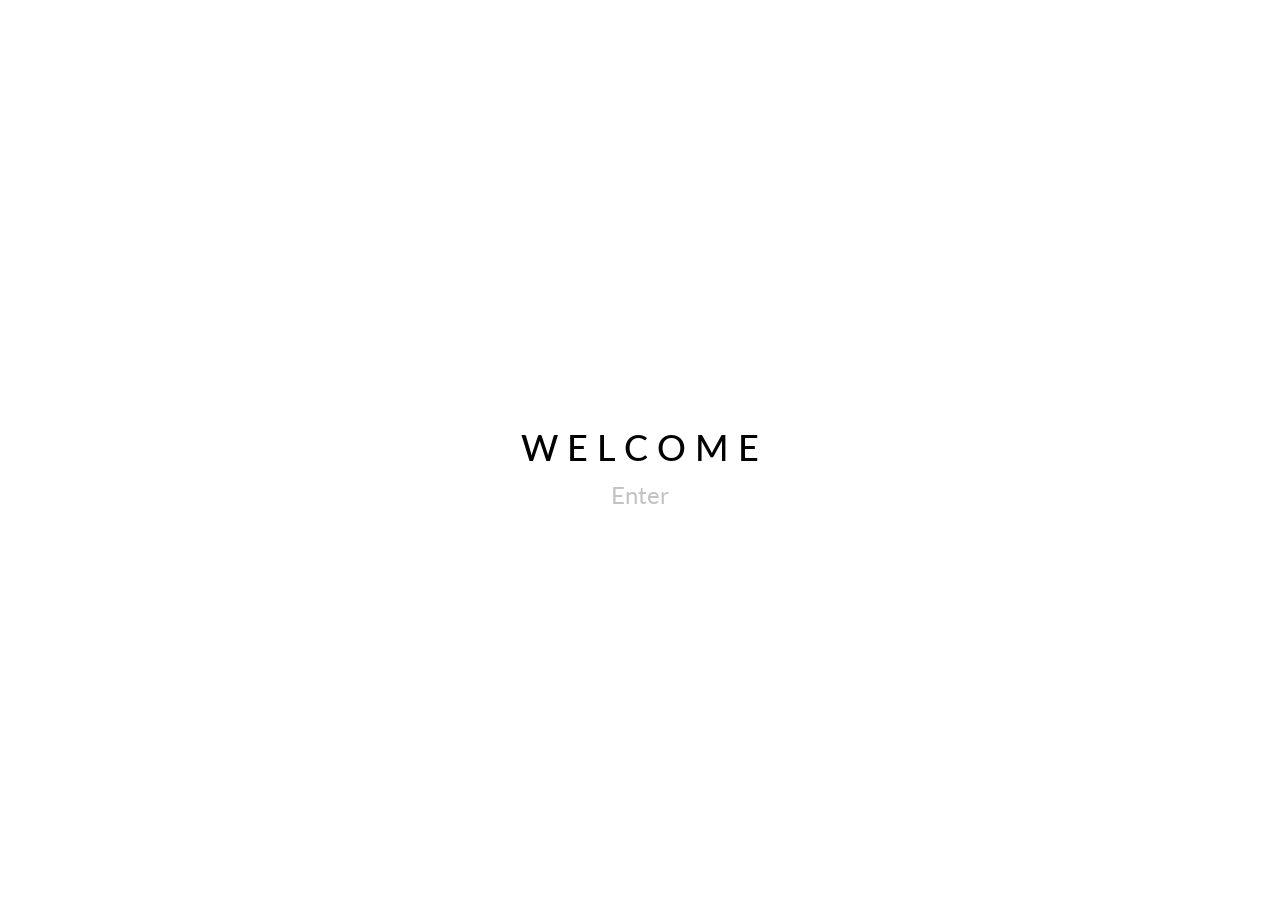
==== public/index.html @ c49914e7 "Set Up Pathfinder Template ayy lmao" ====
<html>
    <head>
        <link href='http://fonts.googleapis.com/css?family=Inconsolata' rel='stylesheet' type='text/css'>
        <link href='http://fonts.googleapis.com/css?family=Lato' rel='stylesheet' type='text/css'>
        <script src="http://ajax.googleapis.com/ajax/libs/jquery/1.7.2/jquery.min.js" type="text/javascript"></script>
        <link href="css/bootstrap.min.css" rel="stylesheet" type="text/css">
        <link href="css/style.css" rel="stylesheet">
    </head>

    <body>
        <div class="container-full">
            <div class="row">
                <div class="col-md-4"></div>
                <div class="col-md-4">
                    <div style="height:100%">
                        <div class="element">
                            <center>
                                <h1>W E L C O M E</h1>
                                <a href="characters.html">
                                    <font color="c3c3c3">
                                        <font size=5em> 
                                            Enter 
                                        </font>
                                    </font>
                                </a>
                            </center>
                        </div>
                    </div>
                </div>
                <div class="col-md-4"> </div>
            </div>
        </div>
        
    </body>
</html>
---- public/css/style.css ----
body {
    background-image: url("img/tempbg.jpg");
    background-color: transparent;
	font-family: "Lato";
	font-size: 1.25em;
	color:#000;
}

.element {
  position: relative;
  top: 50%;
  transform: translateY(-50%);
}
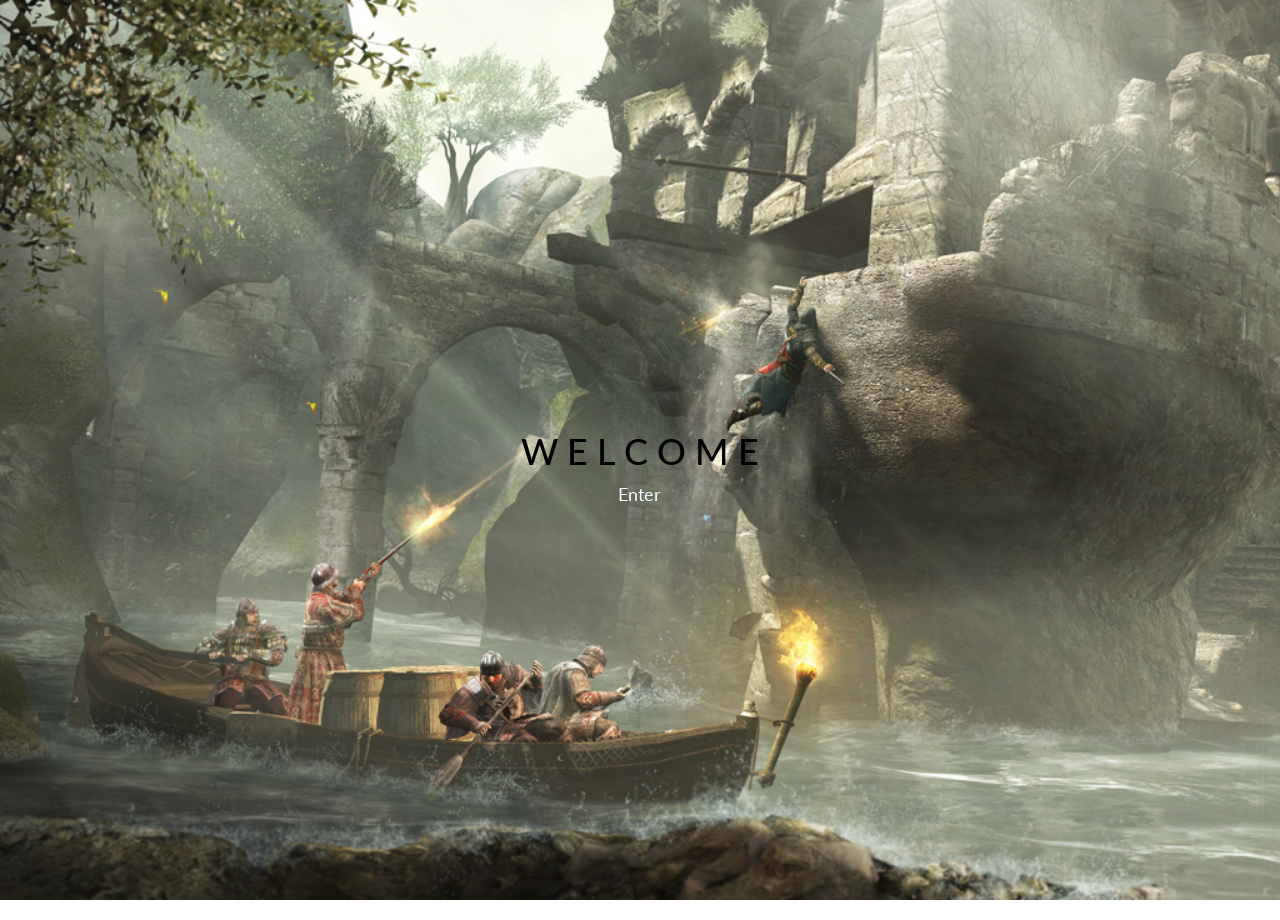
==== commit 7b81dffb: "moved link font to style.css" ====
--- a/public/index.html
+++ b/public/index.html
@@ -16,13 +16,7 @@
                         <div class="element">
                             <center>
                                 <h1>W E L C O M E</h1>
-                                <a href="characters.html">
-                                    <font color="c3c3c3">
-                                        <font size=5em> 
-                                            Enter 
-                                        </font>
-                                    </font>
-                                </a>
+                                <a href="characters.html" class="linkfont">Enter </a>
                             </center>
                         </div>
                     </div>
--- a/public/css/style.css
+++ b/public/css/style.css
@@ -1,3 +1,11 @@
+html { 
+  background: url(tempbg.jpg) no-repeat center center fixed; 
+  -webkit-background-size: cover;
+  -moz-background-size: cover;
+  -o-background-size: cover;
+  background-size: cover;
+}
+
 body {
     background-image: url("img/tempbg.jpg");
     background-color: transparent;
@@ -10,4 +18,13 @@
   position: relative;
   top: 50%;
   transform: translateY(-50%);
-}+}
+
+a.linkfont {
+    color: #fff;
+    font-size: 18px;
+}
+
+a.linkfont:hover{
+    color:#0000ff;
+}
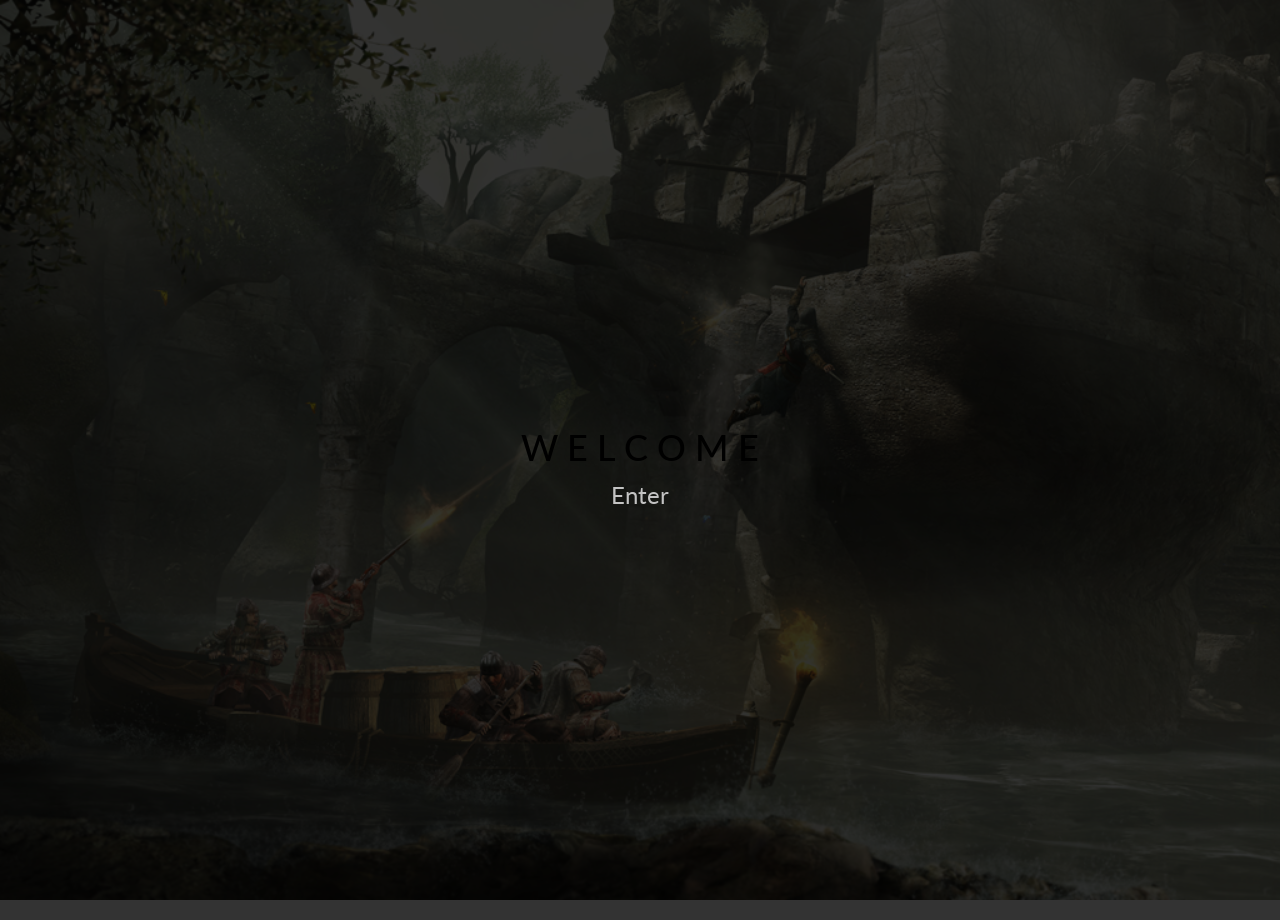
==== commit b8705dff: "overlay" ====
--- a/public/index.html
+++ b/public/index.html
@@ -7,6 +7,7 @@
         <link href="css/style.css" rel="stylesheet">
     </head>
 
+    <div class="transparent">
     <body>
         <div class="container-full">
             <div class="row">
@@ -16,7 +17,13 @@
                         <div class="element">
                             <center>
                                 <h1>W E L C O M E</h1>
-                                <a href="characters.html" class="linkfont">Enter </a>
+                                <a href="characters.html">
+                                    <font color="c3c3c3">
+                                        <font size=5em> 
+                                            Enter 
+                                        </font>
+                                    </font>
+                                </a>
                             </center>
                         </div>
                     </div>
@@ -24,6 +31,6 @@
                 <div class="col-md-4"> </div>
             </div>
         </div>
-        
+        </div>
     </body>
 </html>
--- a/public/css/style.css
+++ b/public/css/style.css
@@ -4,6 +4,10 @@
   -moz-background-size: cover;
   -o-background-size: cover;
   background-size: cover;
+}
+
+.transparent{
+background:rgba(0,0,0,0.8);
 }
 
 body {
@@ -18,13 +22,4 @@
   position: relative;
   top: 50%;
   transform: translateY(-50%);
-}
-
-a.linkfont {
-    color: #fff;
-    font-size: 18px;
-}
-
-a.linkfont:hover{
-    color:#0000ff;
-}
+}
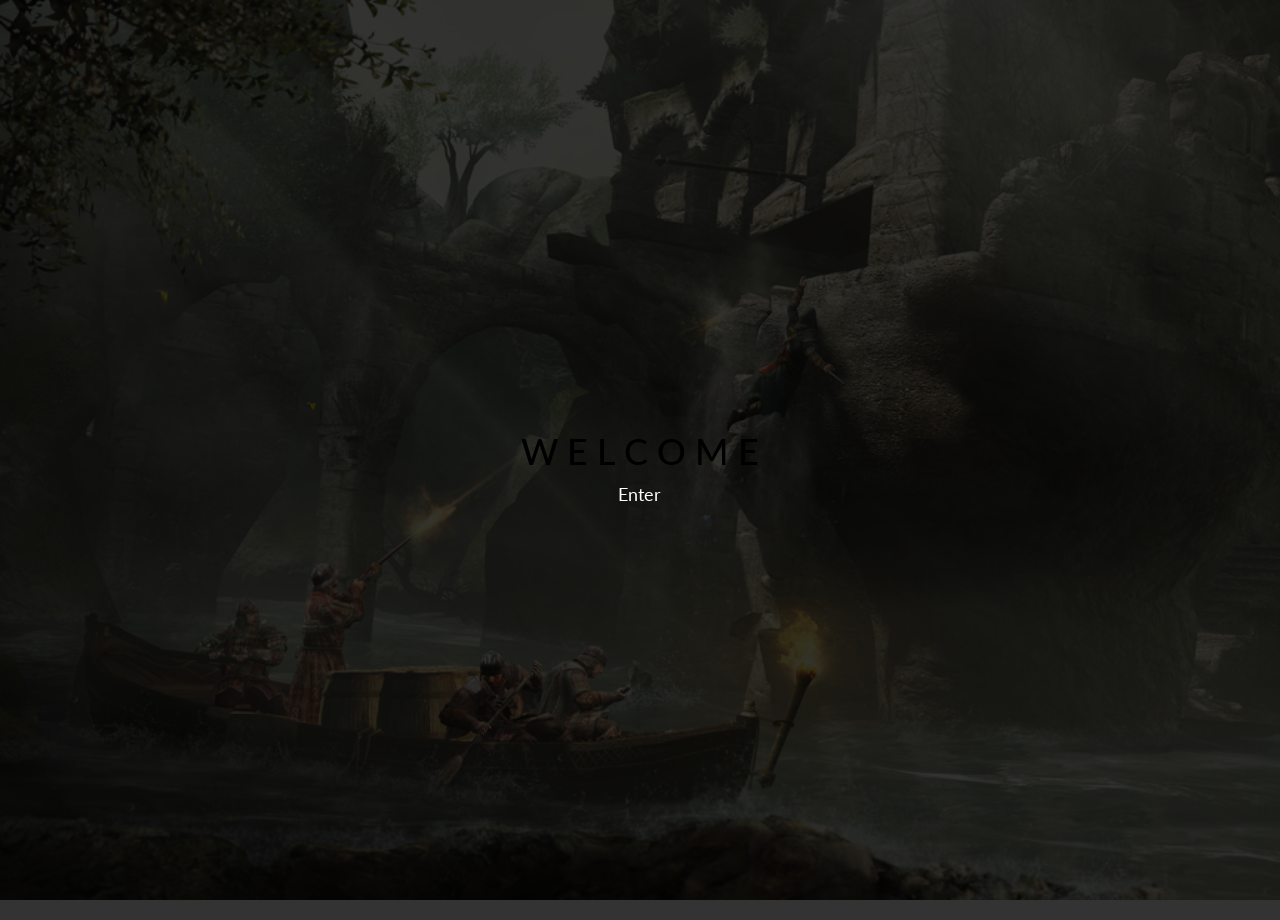
==== commit 29d42d22: "Merge branch 'thechanges' into gh-pages" ====
--- a/public/index.html
+++ b/public/index.html
@@ -17,13 +17,7 @@
                         <div class="element">
                             <center>
                                 <h1>W E L C O M E</h1>
-                                <a href="characters.html">
-                                    <font color="c3c3c3">
-                                        <font size=5em> 
-                                            Enter 
-                                        </font>
-                                    </font>
-                                </a>
+                                <a href="characters.html" class="linkfont">Enter </a>
                             </center>
                         </div>
                     </div>
--- a/public/css/style.css
+++ b/public/css/style.css
@@ -22,4 +22,13 @@
   position: relative;
   top: 50%;
   transform: translateY(-50%);
-}+}
+
+a.linkfont {
+    color: #fff;
+    font-size: 18px;
+}
+
+a.linkfont:hover{
+    color:#0000ff;
+}
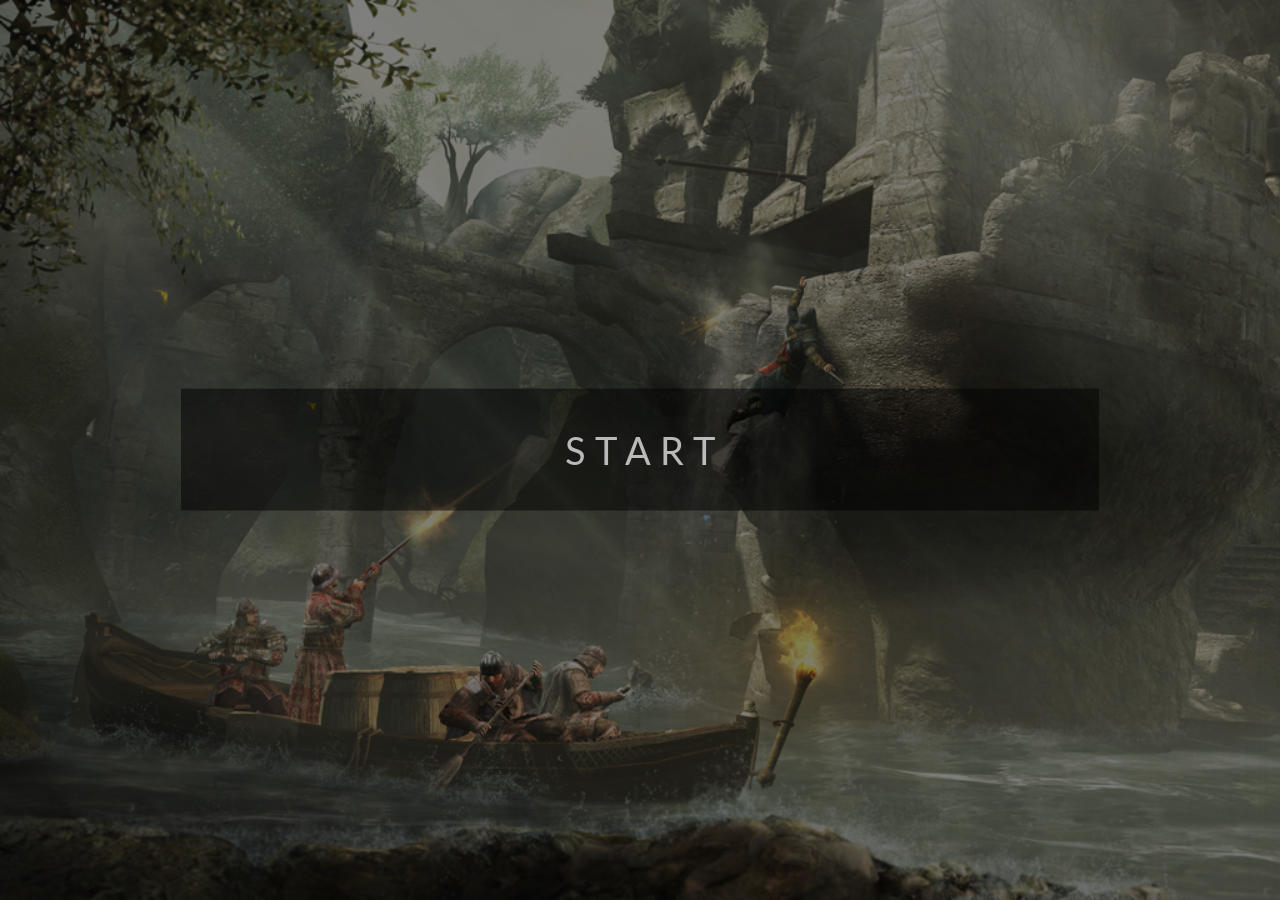
==== commit 73aecb5f: "intro page good" ====
--- a/public/index.html
+++ b/public/index.html
@@ -1,30 +1,30 @@
 <html>
     <head>
         <link href='http://fonts.googleapis.com/css?family=Inconsolata' rel='stylesheet' type='text/css'>
+        <link href='http://fonts.googleapis.com/css?family=Rajdhani' rel='stylesheet' type='text/css'>
         <link href='http://fonts.googleapis.com/css?family=Lato' rel='stylesheet' type='text/css'>
         <script src="http://ajax.googleapis.com/ajax/libs/jquery/1.7.2/jquery.min.js" type="text/javascript"></script>
         <link href="css/bootstrap.min.css" rel="stylesheet" type="text/css">
         <link href="css/style.css" rel="stylesheet">
     </head>
-
+    
     <div class="transparent">
     <body>
         <div class="container-full">
             <div class="row">
-                <div class="col-md-4"></div>
-                <div class="col-md-4">
+                <div class="col-md-12">
                     <div style="height:100%">
                         <div class="element">
-                            <center>
-                                <h1>W E L C O M E</h1>
-                                <a href="characters.html" class="linkfont">Enter </a>
-                            </center>
-                        </div>
+                        <center>
+<!--                            <h1>W E L C O M E</h1>-->
+                                    <a href="characters.html" class="linkfont">S T A R T</a>
+
+                        </center>
+                    </div>
                     </div>
                 </div>
-                <div class="col-md-4"> </div>
             </div>
         </div>
-        </div>
     </body>
+    </div>
 </html>
--- a/public/css/style.css
+++ b/public/css/style.css
@@ -7,7 +7,7 @@
 }
 
 .transparent{
-background:rgba(0,0,0,0.8);
+background:rgba(0,0,0,0.5);
 }
 
 body {
@@ -25,10 +25,23 @@
 }
 
 a.linkfont {
-    color: #fff;
-    font-size: 18px;
+    color: rgba(255,255,255,0.7);
+    font-size: 3vw;
+    background:rgba(0,0,0,0.5);
+    padding:3%;
+    padding-left: 30%;
+    padding-right:30%;
 }
 
 a.linkfont:hover{
-    color:#0000ff;
+    color:rgba(255,255,200,0.7);
+    text-decoration:none;
+    background:rgba(0,0,0,0.4);
 }
+
+h1 {
+    font-weight: bold;
+    color: #b4cfd7;
+    font-size:7vw;
+    padding-bottom:10%;
+}
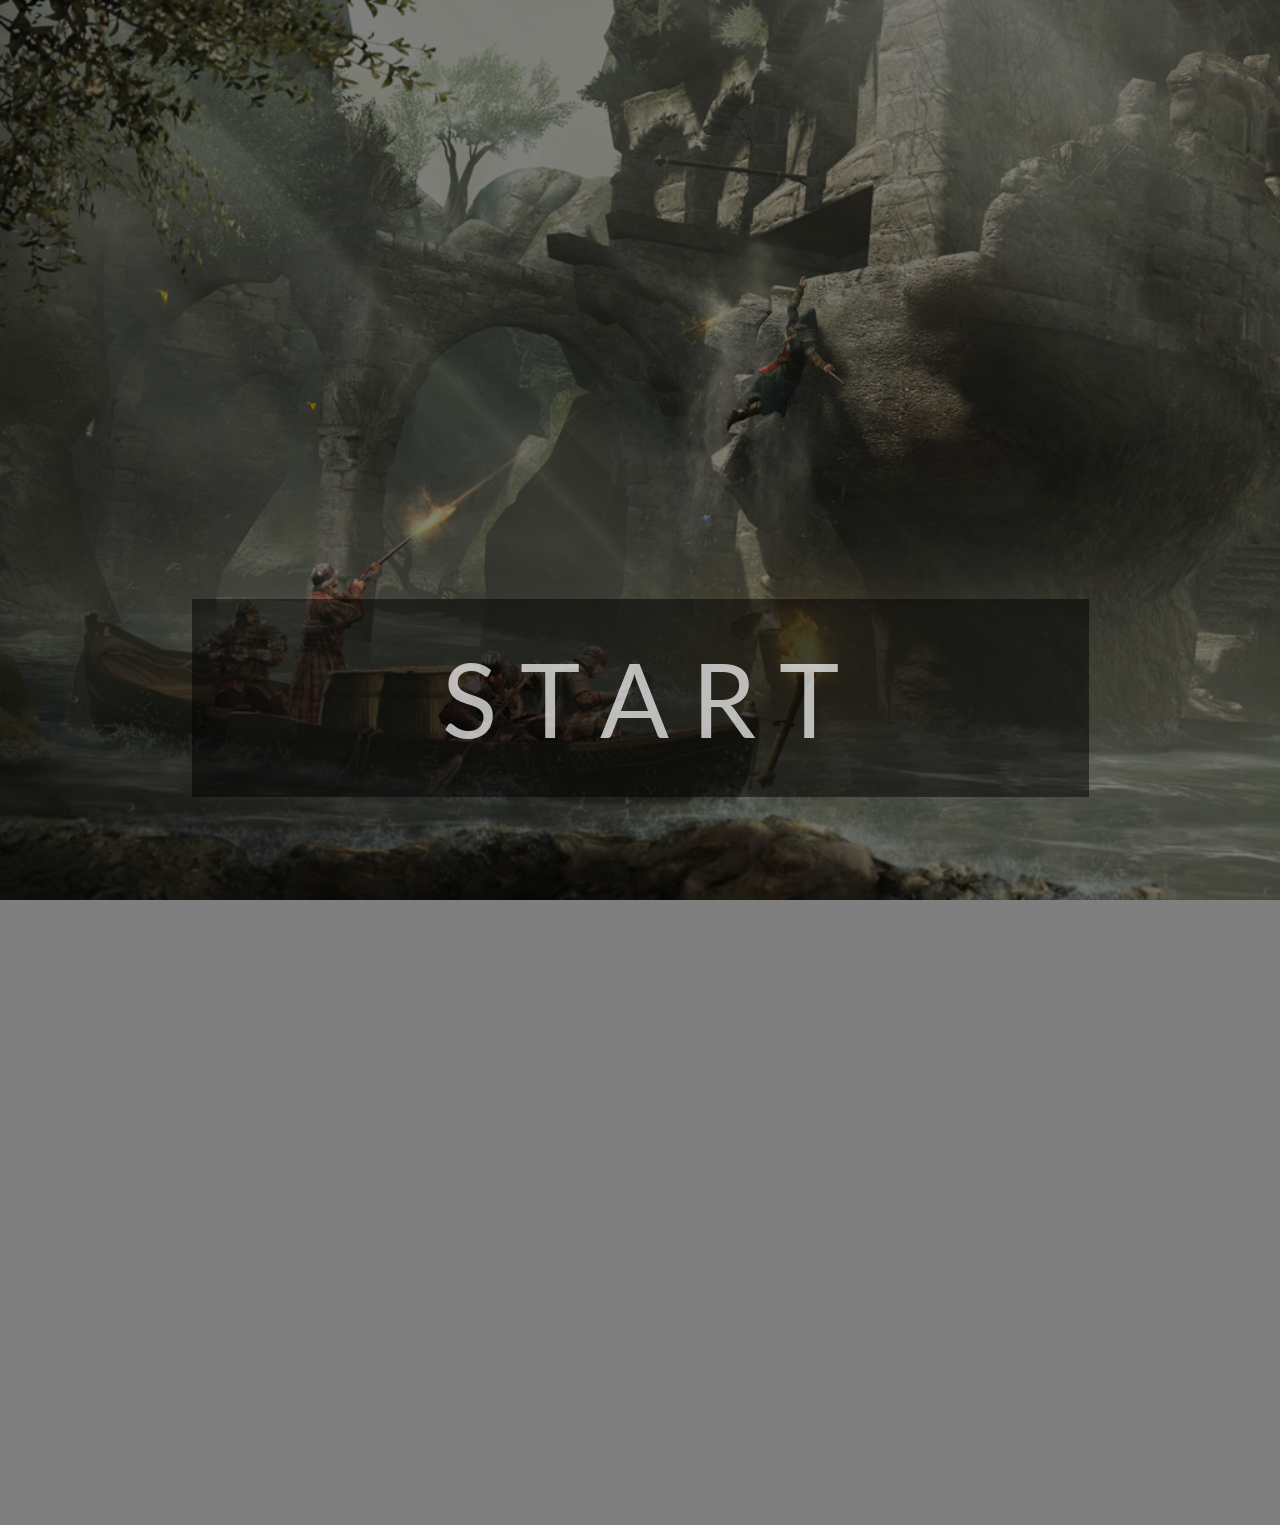
==== commit 12a3fb8a: "mobile first ey" ====
--- a/public/index.html
+++ b/public/index.html
@@ -10,17 +10,16 @@
     
     <div class="transparent">
     <body>
-        <div class="container-full">
+        <div class="container-fluid">
             <div class="row">
                 <div class="col-md-12">
                     <div style="height:100%">
-                        <div class="element">
                         <center>
 <!--                            <h1>W E L C O M E</h1>-->
-                                    <a href="characters.html" class="linkfont">S T A R T</a>
-
+                            <div class="element">
+                            <a href="characters.html" class="linkfont">S T A R T</a>
+                            </div>
                         </center>
-                    </div>
                     </div>
                 </div>
             </div>
--- a/public/css/style.css
+++ b/public/css/style.css
@@ -19,18 +19,17 @@
 }
 
 .element {
-  position: relative;
-  top: 50%;
-  transform: translateY(-50%);
+
+  margin-top:50%;
 }
 
 a.linkfont {
     color: rgba(255,255,255,0.7);
-    font-size: 3vw;
+    font-size: 8vw;
     background:rgba(0,0,0,0.5);
     padding:3%;
-    padding-left: 30%;
-    padding-right:30%;
+    padding-left: 20%;
+    padding-right:20%;
 }
 
 a.linkfont:hover{
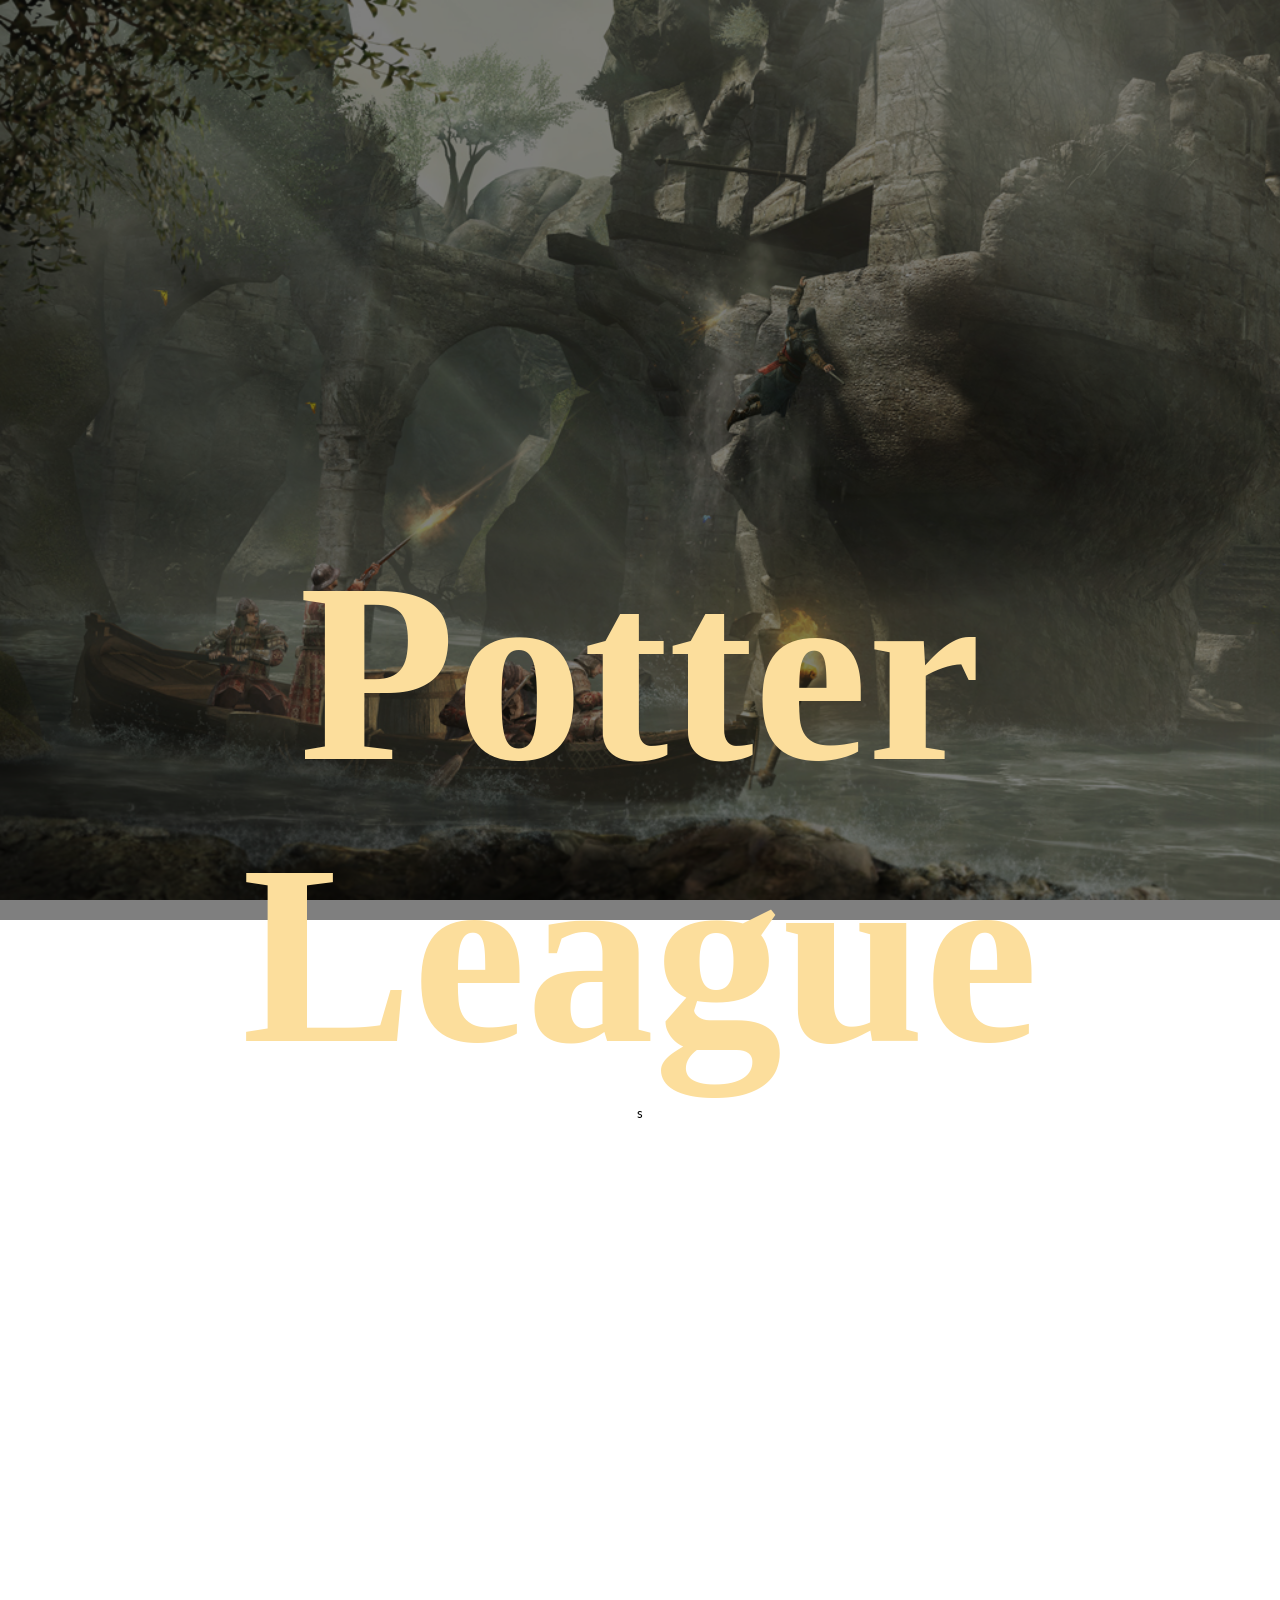
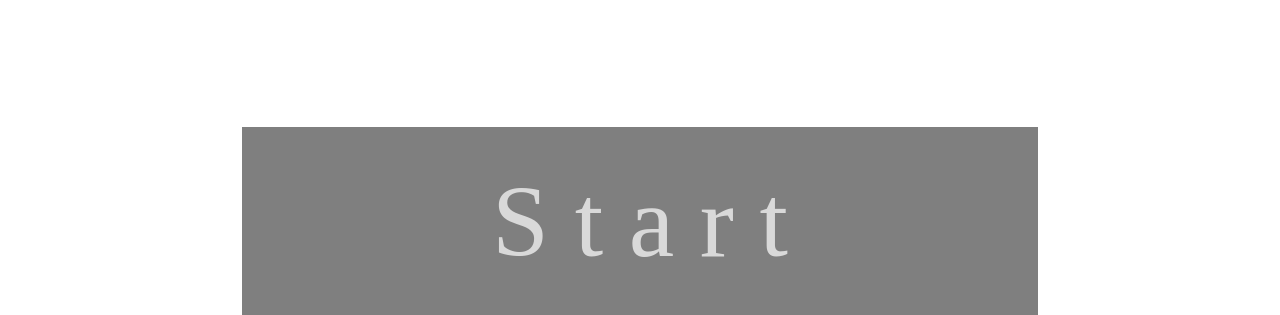
==== commit 3fea2bf7: "style n fonts" ====
--- a/public/index.html
+++ b/public/index.html
@@ -15,9 +15,10 @@
                 <div class="col-md-12">
                     <div style="height:100%">
                         <center>
-<!--                            <h1>W E L C O M E</h1>-->
+                            <h1>Potter League</h1>s
                             <div class="element">
-                            <a href="characters.html" class="linkfont">S T A R T</a>
+                            <a href="characters.html" class="linkfont">
+                                S t a r t</a>
                             </div>
                         </center>
                     </div>
--- a/public/css/style.css
+++ b/public/css/style.css
@@ -10,6 +10,12 @@
 background:rgba(0,0,0,0.5);
 }
 
+@font-face {
+    font-family: "harryp";
+    src: url("harryp.ttf");
+}
+
+
 body {
     background-image: url("img/tempbg.jpg");
     background-color: transparent;
@@ -19,8 +25,7 @@
 }
 
 .element {
-
-  margin-top:50%;
+    margin-top:50%
 }
 
 a.linkfont {
@@ -30,6 +35,7 @@
     padding:3%;
     padding-left: 20%;
     padding-right:20%;
+    font-family: "harryp";
 }
 
 a.linkfont:hover{
@@ -40,7 +46,89 @@
 
 h1 {
     font-weight: bold;
-    color: #b4cfd7;
+    color: #fcde9c;
+    font-size:20vw;
+    font-family:"harryp";
+    padding-top: 40vw;
+}
+
+h2 {
+    font-weight: bold;
+    color: #e5e5e5;
     font-size:7vw;
-    padding-bottom:10%;
+    padding-bottom: 5%;
+}
+
+h3 {
+    width:100%;
+    font-size:7vw;
+    background-color: rgba(255,255,255,.5);
+    margin-bottom:5vw;
+}
+
+h1:hover{
+    background-color: rgba(0,0,0,0.7);
+}
+
+#charclass {
+    background: rgba(0,0,0,0.5);
+}
+
+div.charactergrid img{
+    height:100%;
+}
+
+#scorelead {
+    background-color: rgba(200,200,200,.4);
+    padding: 1vw;
+
+}
+
+.characterbox {
+    width: calc(100% / 2);
+    height: calc(100% / 3);
+    float:left;
+    text-align: left;
+    background: rgba(0,0,0,0.2);
+    border-style: solid;
+    border-color: rgba(255,255,255,.1);
+    border-width: 30px;
+    
+}
+
+.characterbox:hover { background:rgba(0,0,0,.5) }
+
+.bord1 {
+    border-left:none;
+    border-top:none;
+    border-right:none;
+    border-bottom:none;
+}
+
+.bord2 {
+    border-top:none;
+    border-bottom:none;
+    border-right:none;
+}
+
+.bord3 {
+    border-left:none;
+    border-right:none;
+    border-bottom:none;
+}
+
+.bord4 {
+    border-bottom:none;
+    border-right:none;
+}
+
+.bord5 {
+    border-left:none;
+    border-right:none;
+    border-bottom:none;
+}
+
+.bord6 {
+    border-bottom:none;
+    border-right:none;
 }
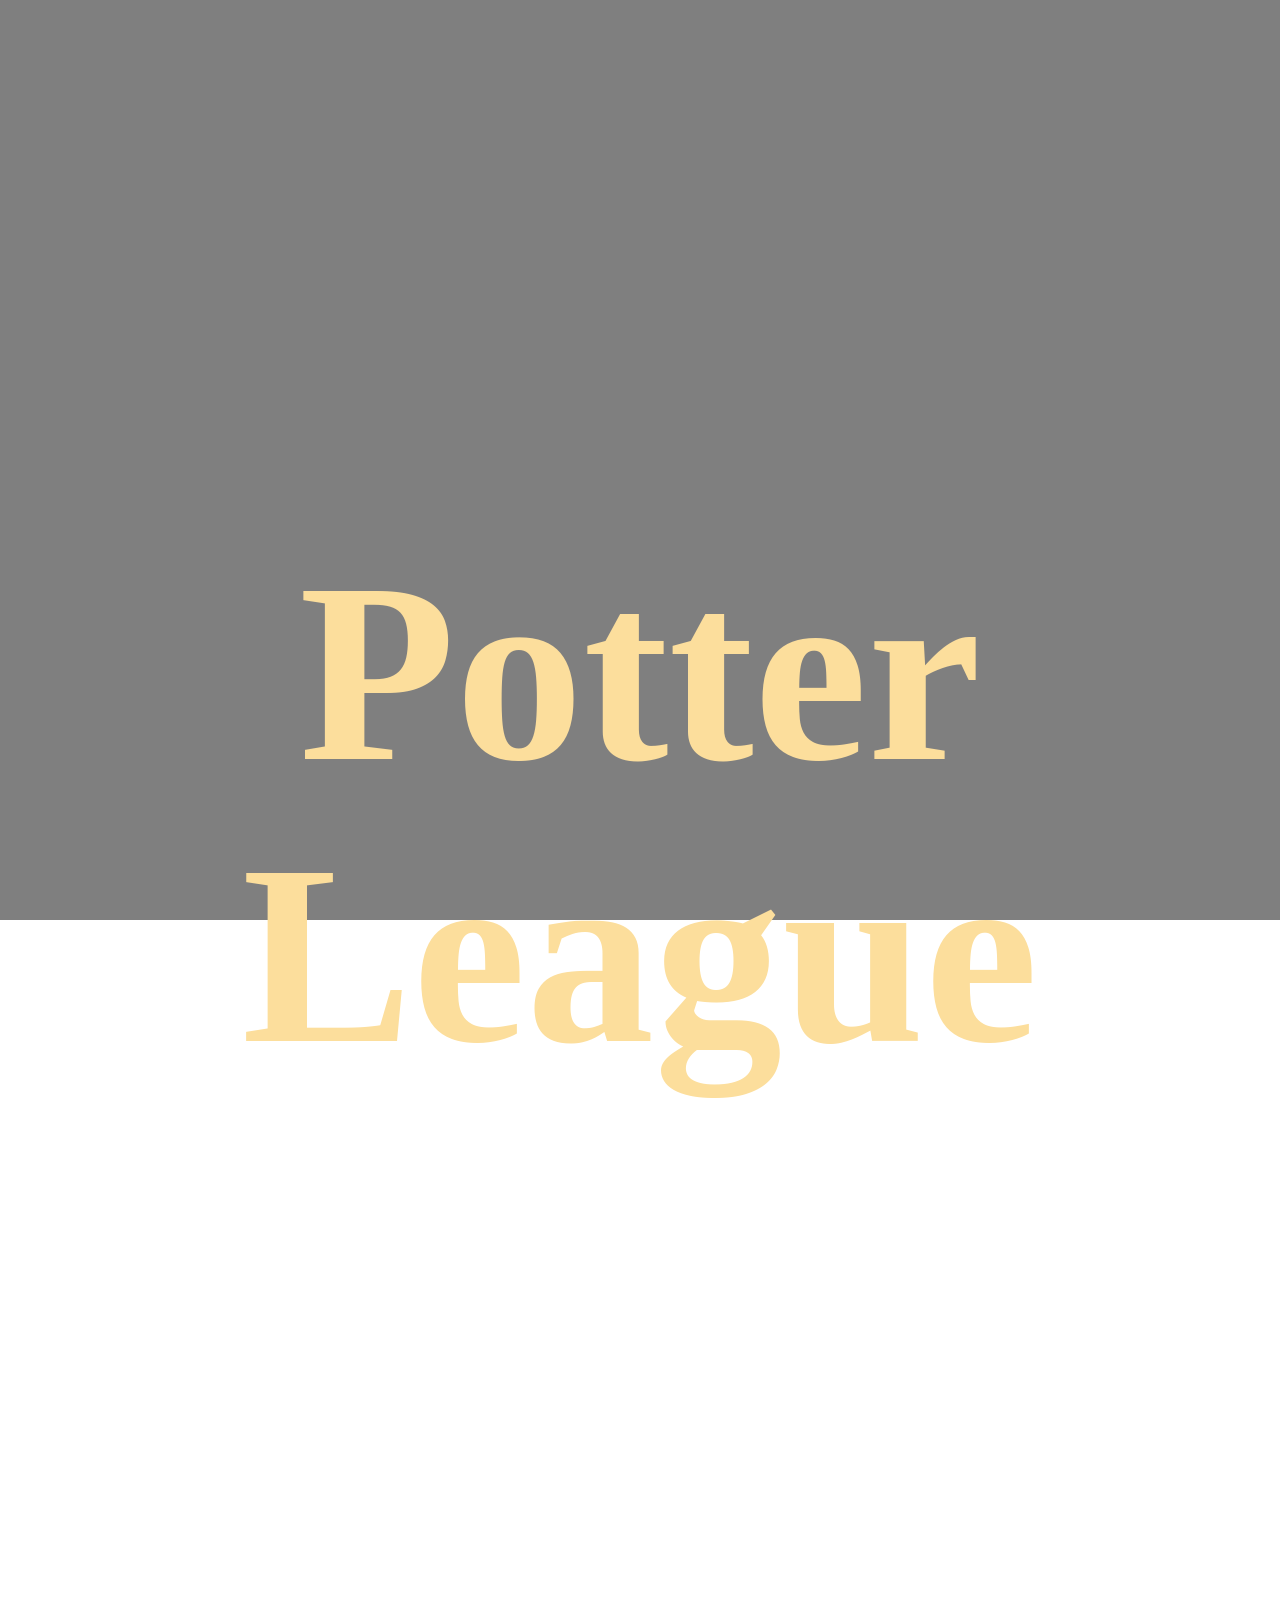
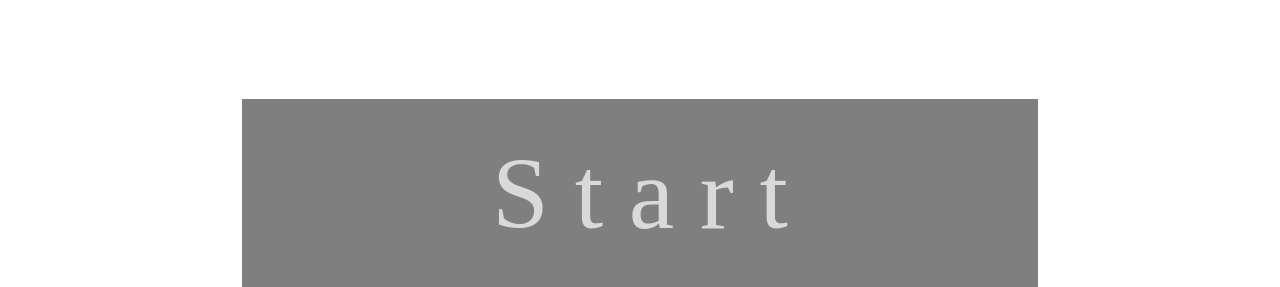
==== commit af4fa3e5: "??" ====
--- a/public/index.html
+++ b/public/index.html
@@ -15,7 +15,7 @@
                 <div class="col-md-12">
                     <div style="height:100%">
                         <center>
-                            <h1>Potter League</h1>s
+                            <h1>Potter League</h1>
                             <div class="element">
                             <a href="characters.html" class="linkfont">
                                 S t a r t</a>
--- a/public/css/style.css
+++ b/public/css/style.css
@@ -1,5 +1,5 @@
 html { 
-  background: url(tempbg.jpg) no-repeat center center fixed; 
+  background: url(quidditch.gif) no-repeat center center fixed; 
   -webkit-background-size: cover;
   -moz-background-size: cover;
   -o-background-size: cover;
